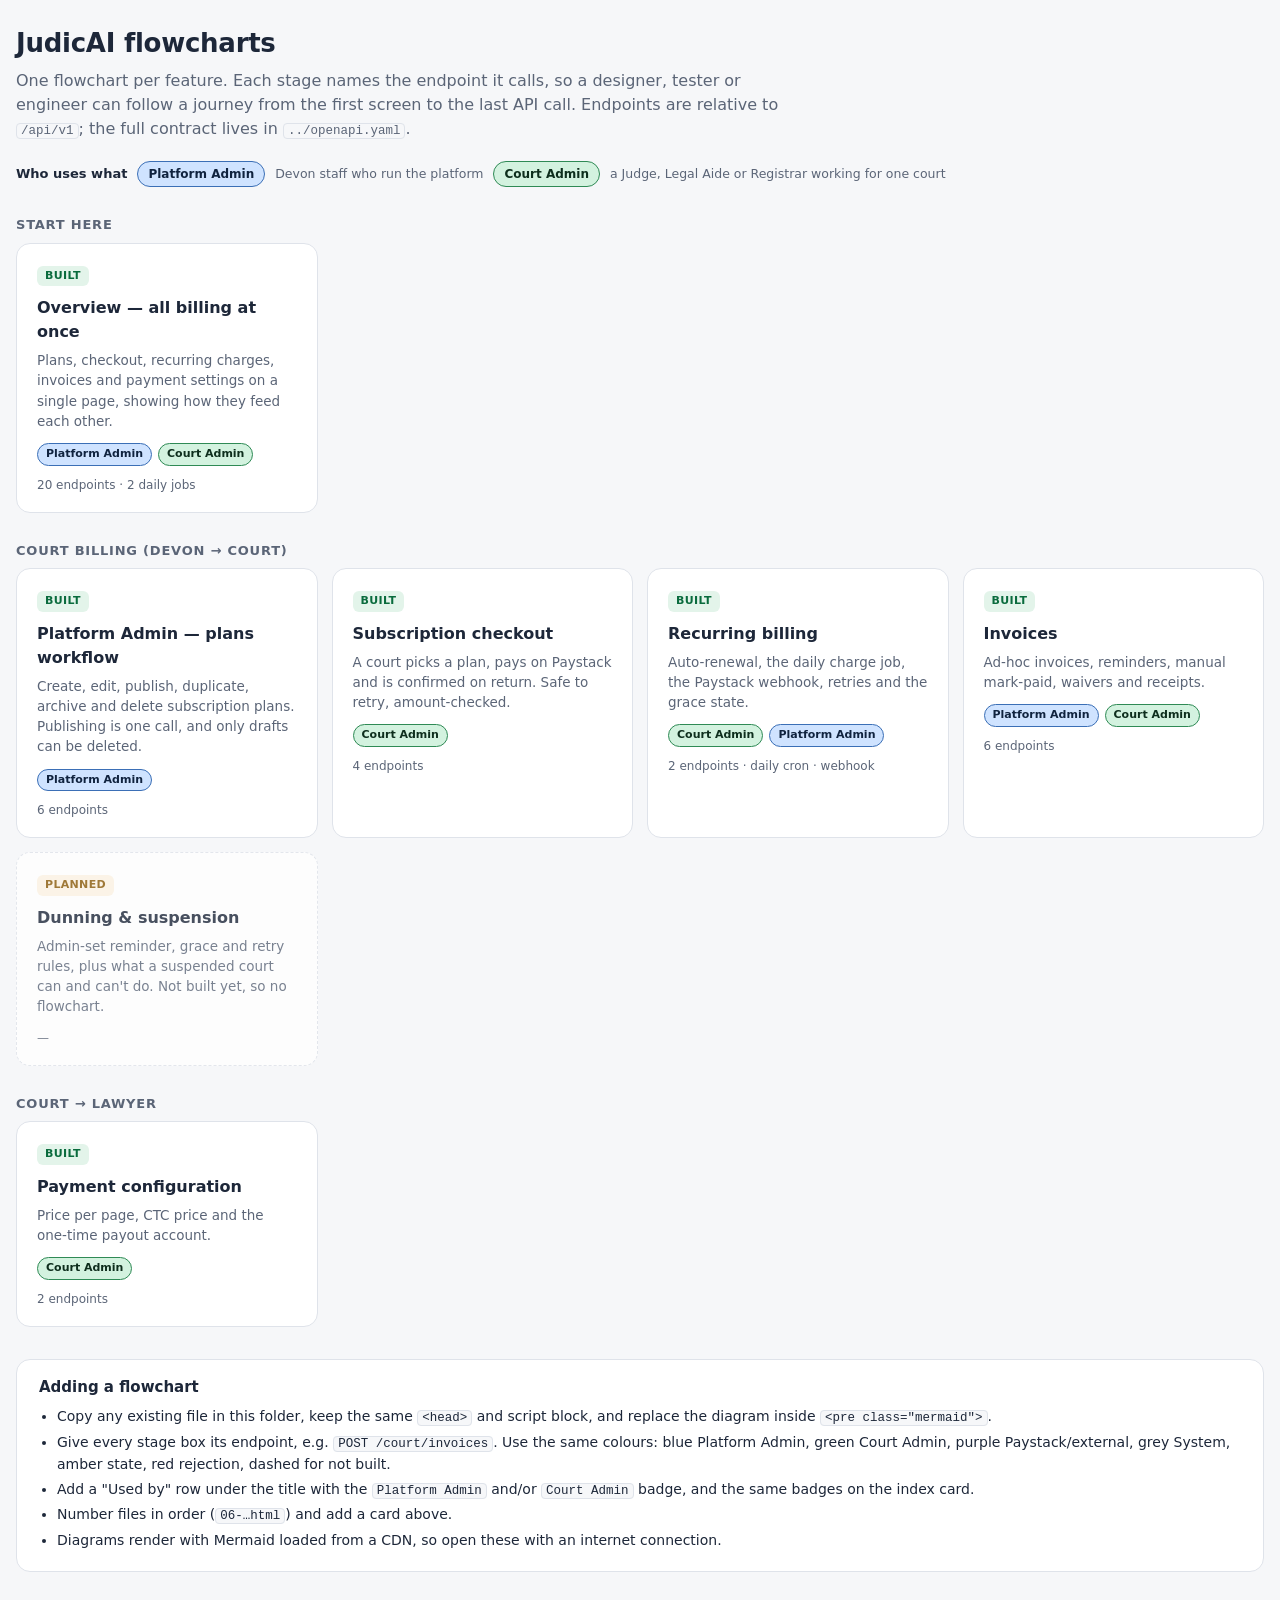
==== flow/index.html @ 50567f6a "doc(Feat): implemented and documented court subscription plan and flowchart" ====
<!DOCTYPE html>
<html lang="en">
<head>
<meta charset="utf-8">
<meta name="viewport" content="width=device-width, initial-scale=1">
<title>JudicAI Flowcharts</title>
<link rel="stylesheet" href="style.css">
</head>
<body>
<div class="wrap">
  <h1>JudicAI flowcharts</h1>
  <p class="sub">One flowchart per feature. Each stage names the endpoint it calls, so a designer, tester or engineer can follow a journey from the first screen to the last API call. Endpoints are relative to <code>/api/v1</code>; the full contract lives in <code>../openapi.yaml</code>.</p>

  <div class="audience" style="margin-top:4px"><span class="label">Who uses what</span> <span class="aud admin">Platform Admin</span><span class="aud-role">Devon staff who run the platform</span> <span class="aud court">Court Admin</span><span class="aud-role">a Judge, Legal Aide or Registrar working for one court</span></div>

  <h2 class="section-title">Start here</h2>
  <div class="grid">
    <a class="card" href="00-overview.html">
      <span class="chip built">BUILT</span>
      <h3>Overview — all billing at once</h3>
      <p>Plans, checkout, recurring charges, invoices and payment settings on a single page, showing how they feed each other.</p>
      <div class="aud-row"><span class="aud admin">Platform Admin</span><span class="aud court">Court Admin</span></div>
      <div class="meta">20 endpoints · 2 daily jobs</div>
    </a>
  </div>

  <h2 class="section-title">Court billing (Devon → Court)</h2>
  <div class="grid">
    <a class="card" href="platform-admin-plans-workflow.html">
      <span class="chip built">BUILT</span>
      <h3>Platform Admin — plans workflow</h3>
      <p>Create, edit, publish, duplicate, archive and delete subscription plans. Publishing is one call, and only drafts can be deleted.</p>
      <div class="aud-row"><span class="aud admin">Platform Admin</span></div>
      <div class="meta">6 endpoints</div>
    </a>
    <a class="card" href="02-checkout.html">
      <span class="chip built">BUILT</span>
      <h3>Subscription checkout</h3>
      <p>A court picks a plan, pays on Paystack and is confirmed on return. Safe to retry, amount-checked.</p>
      <div class="aud-row"><span class="aud court">Court Admin</span></div>
      <div class="meta">4 endpoints </div>
    </a>
    <a class="card" href="03-recurring.html">
      <span class="chip built">BUILT</span>
      <h3>Recurring billing</h3>
      <p>Auto-renewal, the daily charge job, the Paystack webhook, retries and the grace state.</p>
      <div class="aud-row"><span class="aud court">Court Admin</span><span class="aud admin">Platform Admin</span></div>
      <div class="meta">2 endpoints · daily cron · webhook</div>
    </a>
    <a class="card" href="04-invoices.html">
      <span class="chip built">BUILT</span>
      <h3>Invoices</h3>
      <p>Ad-hoc invoices, reminders, manual mark-paid, waivers and receipts.</p>
      <div class="aud-row"><span class="aud admin">Platform Admin</span><span class="aud court">Court Admin</span></div>
      <div class="meta">6 endpoints </div>
    </a>
    <div class="card planned">
      <span class="chip planned">PLANNED</span>
      <h3>Dunning &amp; suspension</h3>
      <p>Admin-set reminder, grace and retry rules, plus what a suspended court can and can't do. Not built yet, so no flowchart.</p>
      <div class="meta">—</div>
    </div>
  </div>

  <h2 class="section-title">Court → Lawyer</h2>
  <div class="grid">
    <a class="card" href="05-payment-config.html">
      <span class="chip built">BUILT</span>
      <h3>Payment configuration</h3>
      <p>Price per page, CTC price and the one-time payout account.</p>
      <div class="aud-row"><span class="aud court">Court Admin</span></div>
      <div class="meta">2 endpoints </div>
    </a>
  </div>

  <div class="notes" style="margin-top:32px">
    <h2>Adding a flowchart</h2>
    <ul>
      <li>Copy any existing file in this folder, keep the same <code>&lt;head&gt;</code> and script block, and replace the diagram inside <code>&lt;pre class="mermaid"&gt;</code>.</li>
      <li>Give every stage box its endpoint, e.g. <code>POST /court/invoices</code>. Use the same colours: blue Platform Admin, green Court Admin, purple Paystack/external, grey System, amber state, red rejection, dashed for not built.</li>
      <li>Add a "Used by" row under the title with the <code>Platform Admin</code> and/or <code>Court Admin</code> badge, and the same badges on the index card.</li>
      <li>Number files in order (<code>06-…html</code>) and add a card above.</li>
      <li>Diagrams render with Mermaid loaded from a CDN, so open these with an internet connection.</li>
    </ul>
  </div>
</div>
</body>
</html>
---- flow/style.css ----
:root {
  --bg: #f6f7f9;
  --surface: #ffffff;
  --text: #1d2739;
  --muted: #5b6577;
  --border: #dfe3ea;
  --accent: #0a6b3d;
  --chip-built: #e3f4ea;
  --chip-built-text: #0a6b3d;
  --chip-planned: #fdf3e3;
  --chip-planned-text: #8a5a08;
}

@media (prefers-color-scheme: dark) {
  :root:not([data-theme="light"]) {
    --bg: #12161d;
    --surface: #1b212b;
    --text: #e7ebf2;
    --muted: #9aa5b8;
    --border: #2b3340;
    --accent: #4cc38a;
    --chip-built: #16382a;
    --chip-built-text: #7fdcae;
    --chip-planned: #3a2e14;
    --chip-planned-text: #f0c36c;
  }
}

* { box-sizing: border-box; }

body {
  margin: 0;
  background: var(--bg);
  color: var(--text);
  font-family: ui-sans-serif, system-ui, -apple-system, "Segoe UI", sans-serif;
  line-height: 1.5;
}

.wrap { max-width: 1280px; margin: 0 auto; padding: 24px 16px 64px; }

.crumb { font-size: 13px; color: var(--muted); margin-bottom: 12px; }
.crumb a { color: var(--accent); text-decoration: none; }
.crumb a:hover { text-decoration: underline; }

h1 { font-size: 26px; margin: 0 0 6px; letter-spacing: -0.01em; }
.sub { color: var(--muted); margin: 0 0 20px; max-width: 78ch; }

.legend {
  display: flex; flex-wrap: wrap; gap: 8px 16px;
  font-size: 12.5px; color: var(--muted); margin-bottom: 16px;
}
.legend span { display: inline-flex; align-items: center; gap: 6px; }
.dot { width: 12px; height: 12px; border-radius: 3px; display: inline-block; border: 1px solid rgba(0,0,0,.15); }
.dot.admin { background: #cfe3ff; }
.dot.court { background: #d3f2df; }
.dot.paystack { background: #e5d9ff; }
.dot.system { background: #e6e8ec; }
.dot.state { background: #ffe9b8; }
.dot.err { background: #ffd5d5; }
.dot.todo { background: transparent; border-style: dashed; }

.canvas {
  background: var(--surface);
  border: 1px solid var(--border);
  border-radius: 14px;
  padding: 20px;
  overflow: auto;
}

.notes {
  margin-top: 20px;
  background: var(--surface);
  border: 1px solid var(--border);
  border-radius: 14px;
  padding: 16px 22px;
  font-size: 14px;
}
.notes h2 { font-size: 15px; margin: 0 0 8px; }
.notes ul { margin: 0; padding-left: 18px; }
.notes li { margin: 4px 0; }
.notes code, .sub code {
  font-family: ui-monospace, SFMono-Regular, Menlo, monospace;
  font-size: 12.5px;
  background: var(--bg);
  border: 1px solid var(--border);
  border-radius: 4px;
  padding: 0 4px;
}

/* index */
.grid {
  display: grid;
  gap: 14px;
  grid-template-columns: repeat(auto-fill, minmax(280px, 1fr));
  margin-top: 8px;
}
.card {
  display: block;
  background: var(--surface);
  border: 1px solid var(--border);
  border-radius: 14px;
  padding: 18px 20px;
  color: inherit;
  text-decoration: none;
}
a.card:hover { border-color: var(--accent); }
.card h3 { margin: 0 0 6px; font-size: 16px; }
.card p { margin: 0 0 12px; color: var(--muted); font-size: 13.5px; }
.card .meta { font-size: 12px; color: var(--muted); }
.card.planned { border-style: dashed; opacity: .8; }
.chip {
  display: inline-block; font-size: 11px; font-weight: 700; letter-spacing: .03em;
  padding: 2px 8px; border-radius: 6px; margin-bottom: 10px;
}
.chip.built { background: var(--chip-built); color: var(--chip-built-text); }
.chip.planned { background: var(--chip-planned); color: var(--chip-planned-text); }
.section-title { font-size: 13px; text-transform: uppercase; letter-spacing: .06em; color: var(--muted); margin: 28px 0 0; }

/* zoom toolbar */
.zoom { display: flex; align-items: center; gap: 6px; margin-bottom: 10px; font-size: 13px; color: var(--muted); }
.zoom button {
  font: inherit; color: var(--text); background: var(--surface);
  border: 1px solid var(--border); border-radius: 8px; padding: 4px 12px; cursor: pointer;
}
.zoom button:hover { border-color: var(--accent); }
.zoom .level { min-width: 44px; text-align: center; }

/* audience badges */
.audience { display: flex; flex-wrap: wrap; align-items: center; gap: 8px 10px; margin: 0 0 14px; font-size: 13px; color: var(--muted); }
.audience .label { font-weight: 600; color: var(--text); }
.aud { display: inline-block; font-size: 12px; font-weight: 700; padding: 3px 10px; border-radius: 999px; border: 1px solid transparent; }
.aud.admin { background: #cfe3ff; color: #10233f; border-color: #3b6fb6; }
.aud.court { background: #d3f2df; color: #0e2e1d; border-color: #2f8a55; }
.aud-role { font-size: 12.5px; }
.aud-row { display: flex; flex-wrap: wrap; gap: 6px; margin-bottom: 10px; }
.aud-row .aud { font-size: 11px; padding: 2px 8px; }
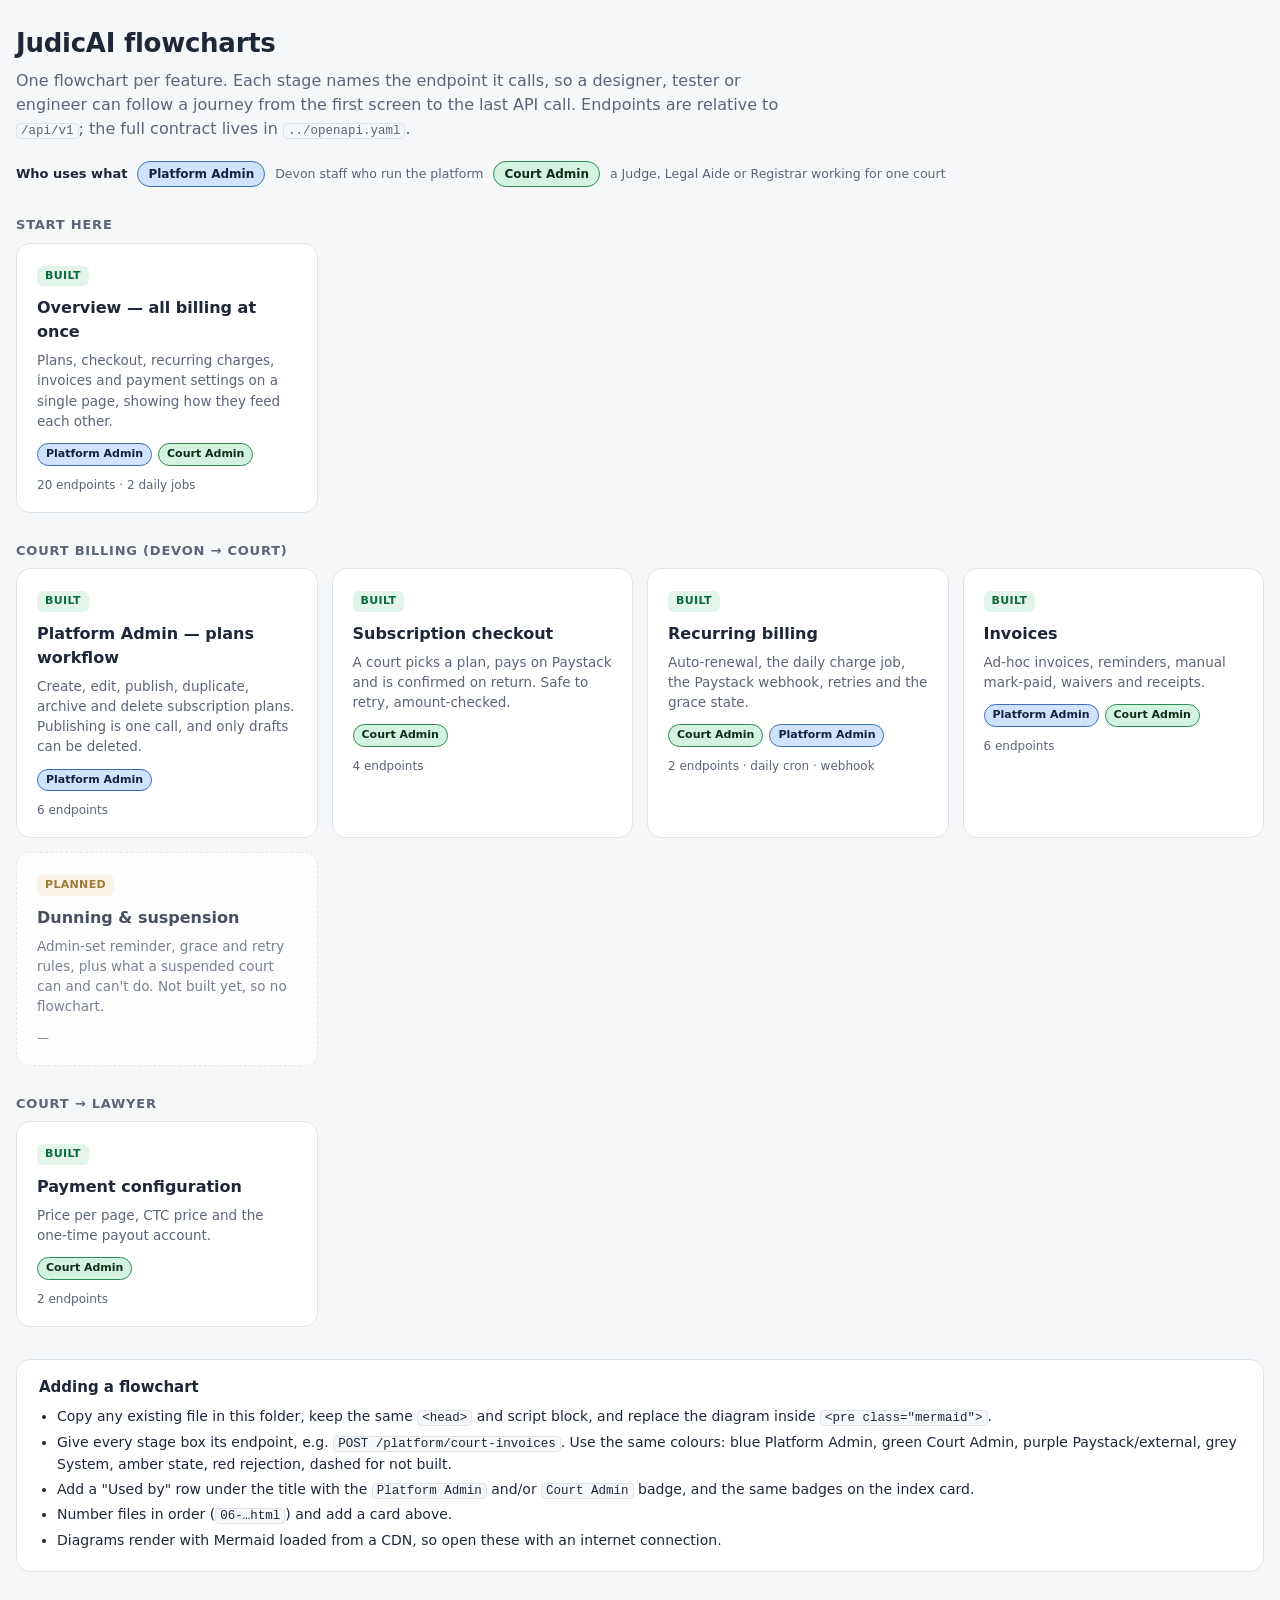
==== commit afd8a202: "doc(Feat): implemented and documented court subscription checkout" ====
--- a/flow/index.html
+++ b/flow/index.html
@@ -26,14 +26,14 @@
 
   <h2 class="section-title">Court billing (Devon → Court)</h2>
   <div class="grid">
-    <a class="card" href="platform-admin-plans-workflow.html">
+    <a class="card" href="01-platform-admin-plans-workflow.html">
       <span class="chip built">BUILT</span>
       <h3>Platform Admin — plans workflow</h3>
       <p>Create, edit, publish, duplicate, archive and delete subscription plans. Publishing is one call, and only drafts can be deleted.</p>
       <div class="aud-row"><span class="aud admin">Platform Admin</span></div>
       <div class="meta">6 endpoints</div>
     </a>
-    <a class="card" href="02-checkout.html">
+    <a class="card" href="02-court-checkout.html">
       <span class="chip built">BUILT</span>
       <h3>Subscription checkout</h3>
       <p>A court picks a plan, pays on Paystack and is confirmed on return. Safe to retry, amount-checked.</p>
@@ -77,7 +77,7 @@
     <h2>Adding a flowchart</h2>
     <ul>
       <li>Copy any existing file in this folder, keep the same <code>&lt;head&gt;</code> and script block, and replace the diagram inside <code>&lt;pre class="mermaid"&gt;</code>.</li>
-      <li>Give every stage box its endpoint, e.g. <code>POST /court/invoices</code>. Use the same colours: blue Platform Admin, green Court Admin, purple Paystack/external, grey System, amber state, red rejection, dashed for not built.</li>
+      <li>Give every stage box its endpoint, e.g. <code>POST /platform/court-invoices</code>. Use the same colours: blue Platform Admin, green Court Admin, purple Paystack/external, grey System, amber state, red rejection, dashed for not built.</li>
       <li>Add a "Used by" row under the title with the <code>Platform Admin</code> and/or <code>Court Admin</code> badge, and the same badges on the index card.</li>
       <li>Number files in order (<code>06-…html</code>) and add a card above.</li>
       <li>Diagrams render with Mermaid loaded from a CDN, so open these with an internet connection.</li>
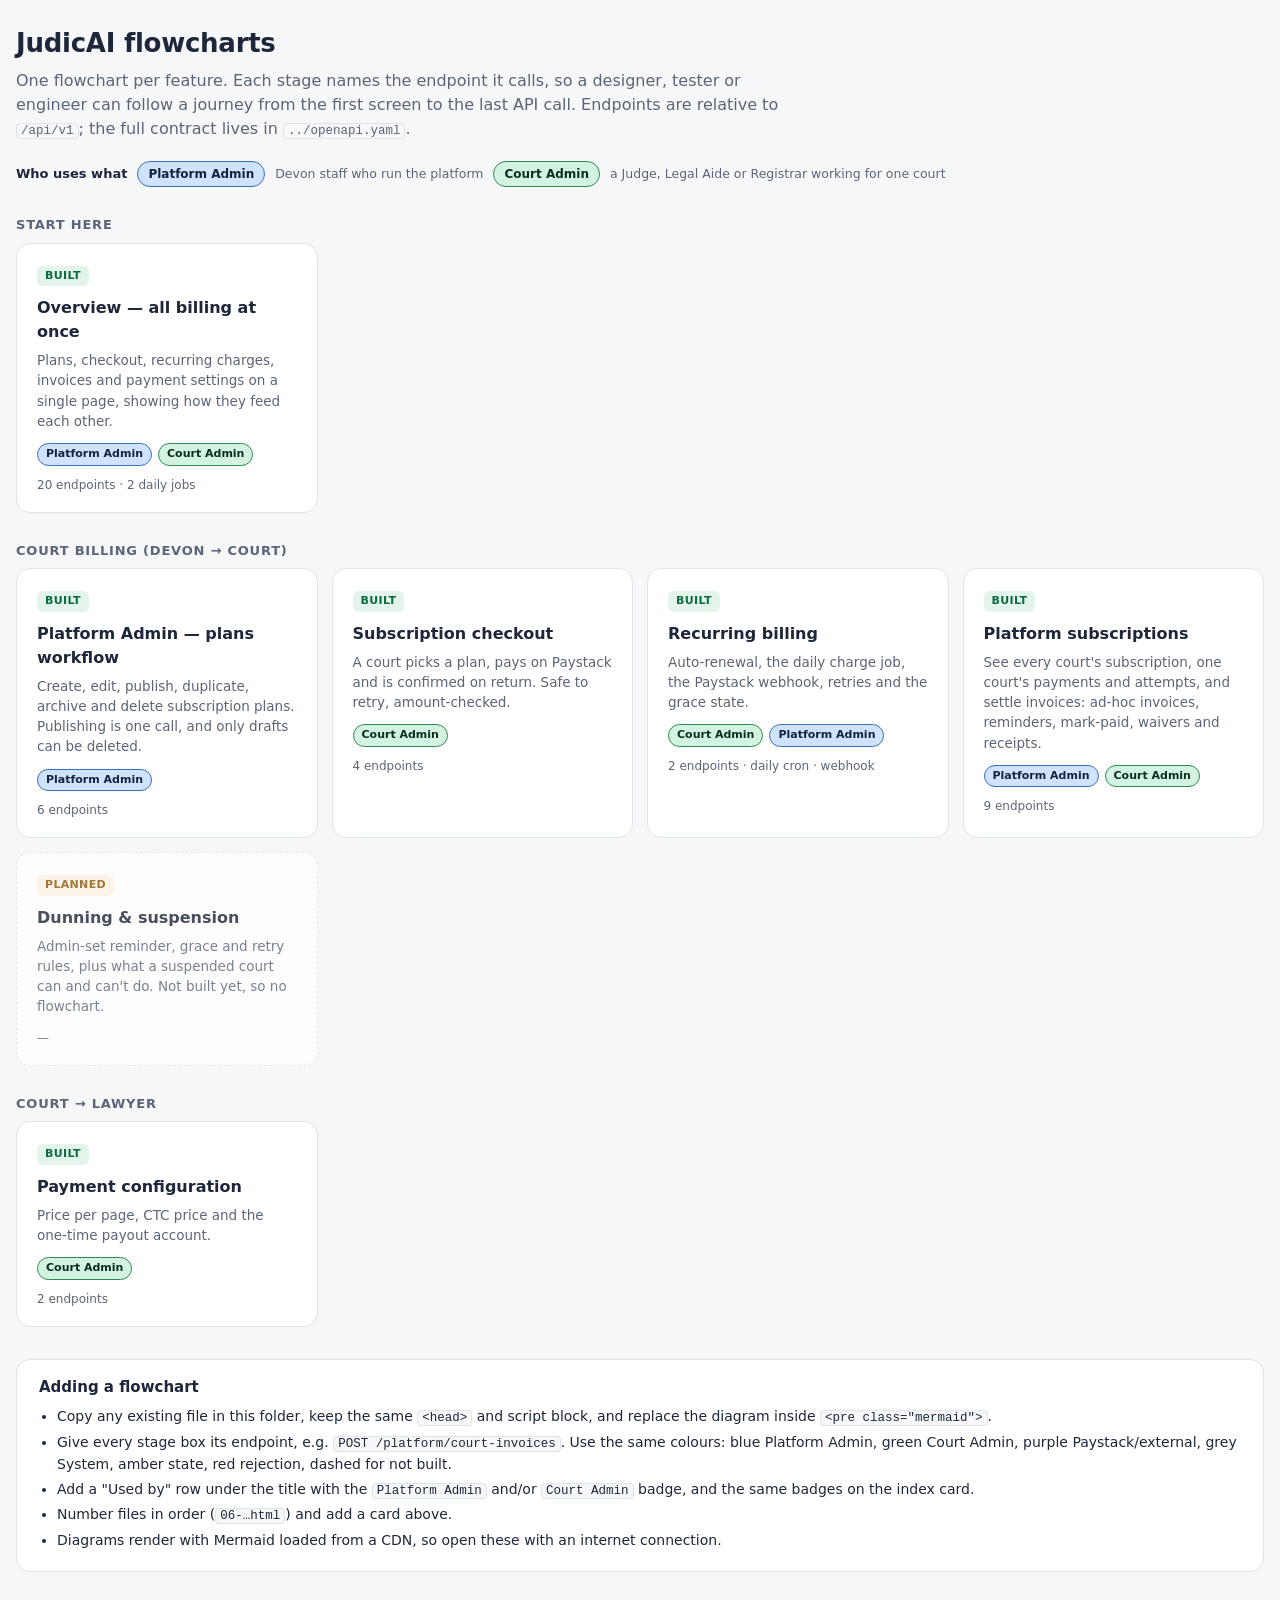
==== commit 8fe89b0b: "doc(Feat): document Platform Admin subscription views and the /platform path move Adds the three /pl" ====
--- a/flow/index.html
+++ b/flow/index.html
@@ -47,12 +47,12 @@
       <div class="aud-row"><span class="aud court">Court Admin</span><span class="aud admin">Platform Admin</span></div>
       <div class="meta">2 endpoints · daily cron · webhook</div>
     </a>
-    <a class="card" href="04-invoices.html">
+    <a class="card" href="04-platform-subscriptions.html">
       <span class="chip built">BUILT</span>
-      <h3>Invoices</h3>
-      <p>Ad-hoc invoices, reminders, manual mark-paid, waivers and receipts.</p>
+      <h3>Platform subscriptions</h3>
+      <p>See every court's subscription, one court's payments and attempts, and settle invoices: ad-hoc invoices, reminders, mark-paid, waivers and receipts.</p>
       <div class="aud-row"><span class="aud admin">Platform Admin</span><span class="aud court">Court Admin</span></div>
-      <div class="meta">6 endpoints </div>
+      <div class="meta">9 endpoints </div>
     </a>
     <div class="card planned">
       <span class="chip planned">PLANNED</span>
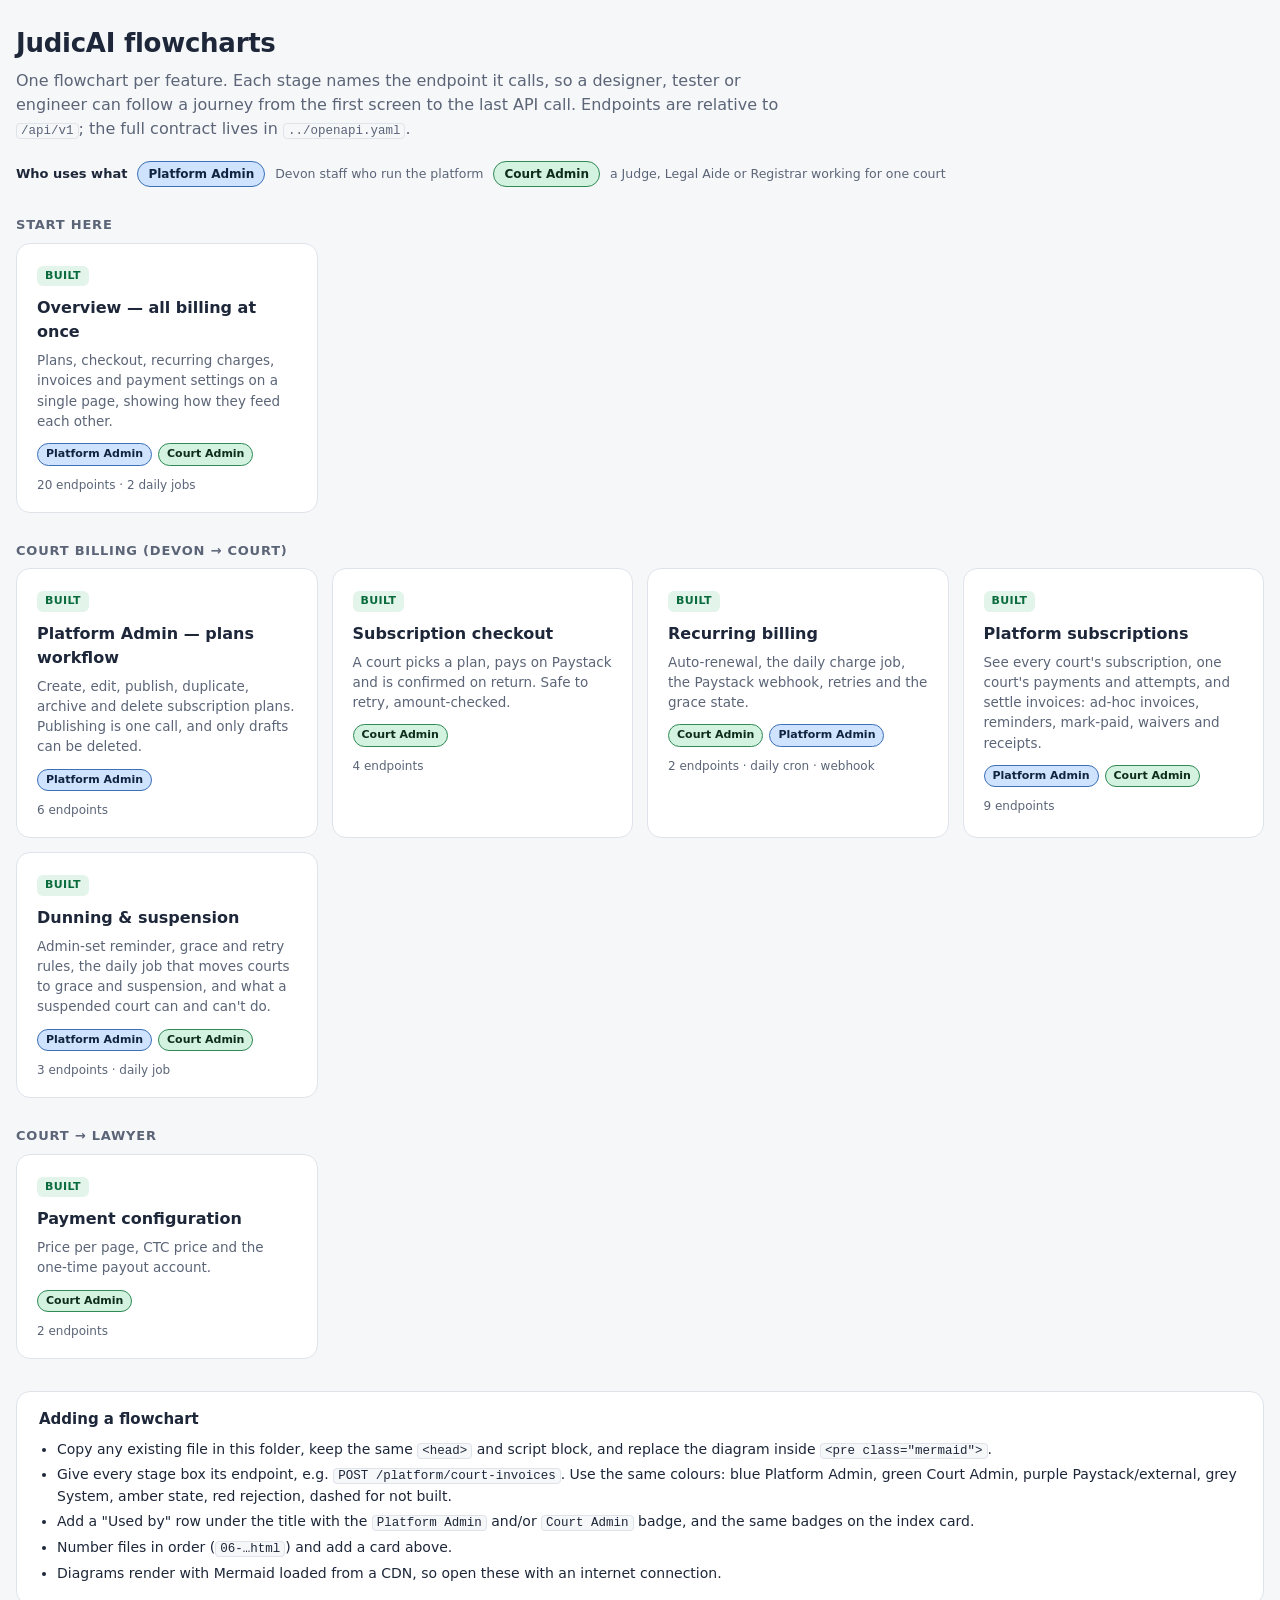
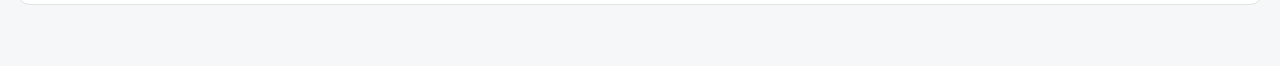
==== commit 6633962c: "doc(Feat): document dunning settings, grace and suspension (Workflow 5) Adds the dunning settings an" ====
--- a/flow/index.html
+++ b/flow/index.html
@@ -54,12 +54,13 @@
       <div class="aud-row"><span class="aud admin">Platform Admin</span><span class="aud court">Court Admin</span></div>
       <div class="meta">9 endpoints </div>
     </a>
-    <div class="card planned">
-      <span class="chip planned">PLANNED</span>
+    <a class="card" href="06-dunning-suspension.html">
+      <span class="chip built">BUILT</span>
       <h3>Dunning &amp; suspension</h3>
-      <p>Admin-set reminder, grace and retry rules, plus what a suspended court can and can't do. Not built yet, so no flowchart.</p>
-      <div class="meta">—</div>
-    </div>
+      <p>Admin-set reminder, grace and retry rules, the daily job that moves courts to grace and suspension, and what a suspended court can and can't do.</p>
+      <div class="aud-row"><span class="aud admin">Platform Admin</span><span class="aud court">Court Admin</span></div>
+      <div class="meta">3 endpoints · daily job</div>
+    </a>
   </div>
 
   <h2 class="section-title">Court → Lawyer</h2>
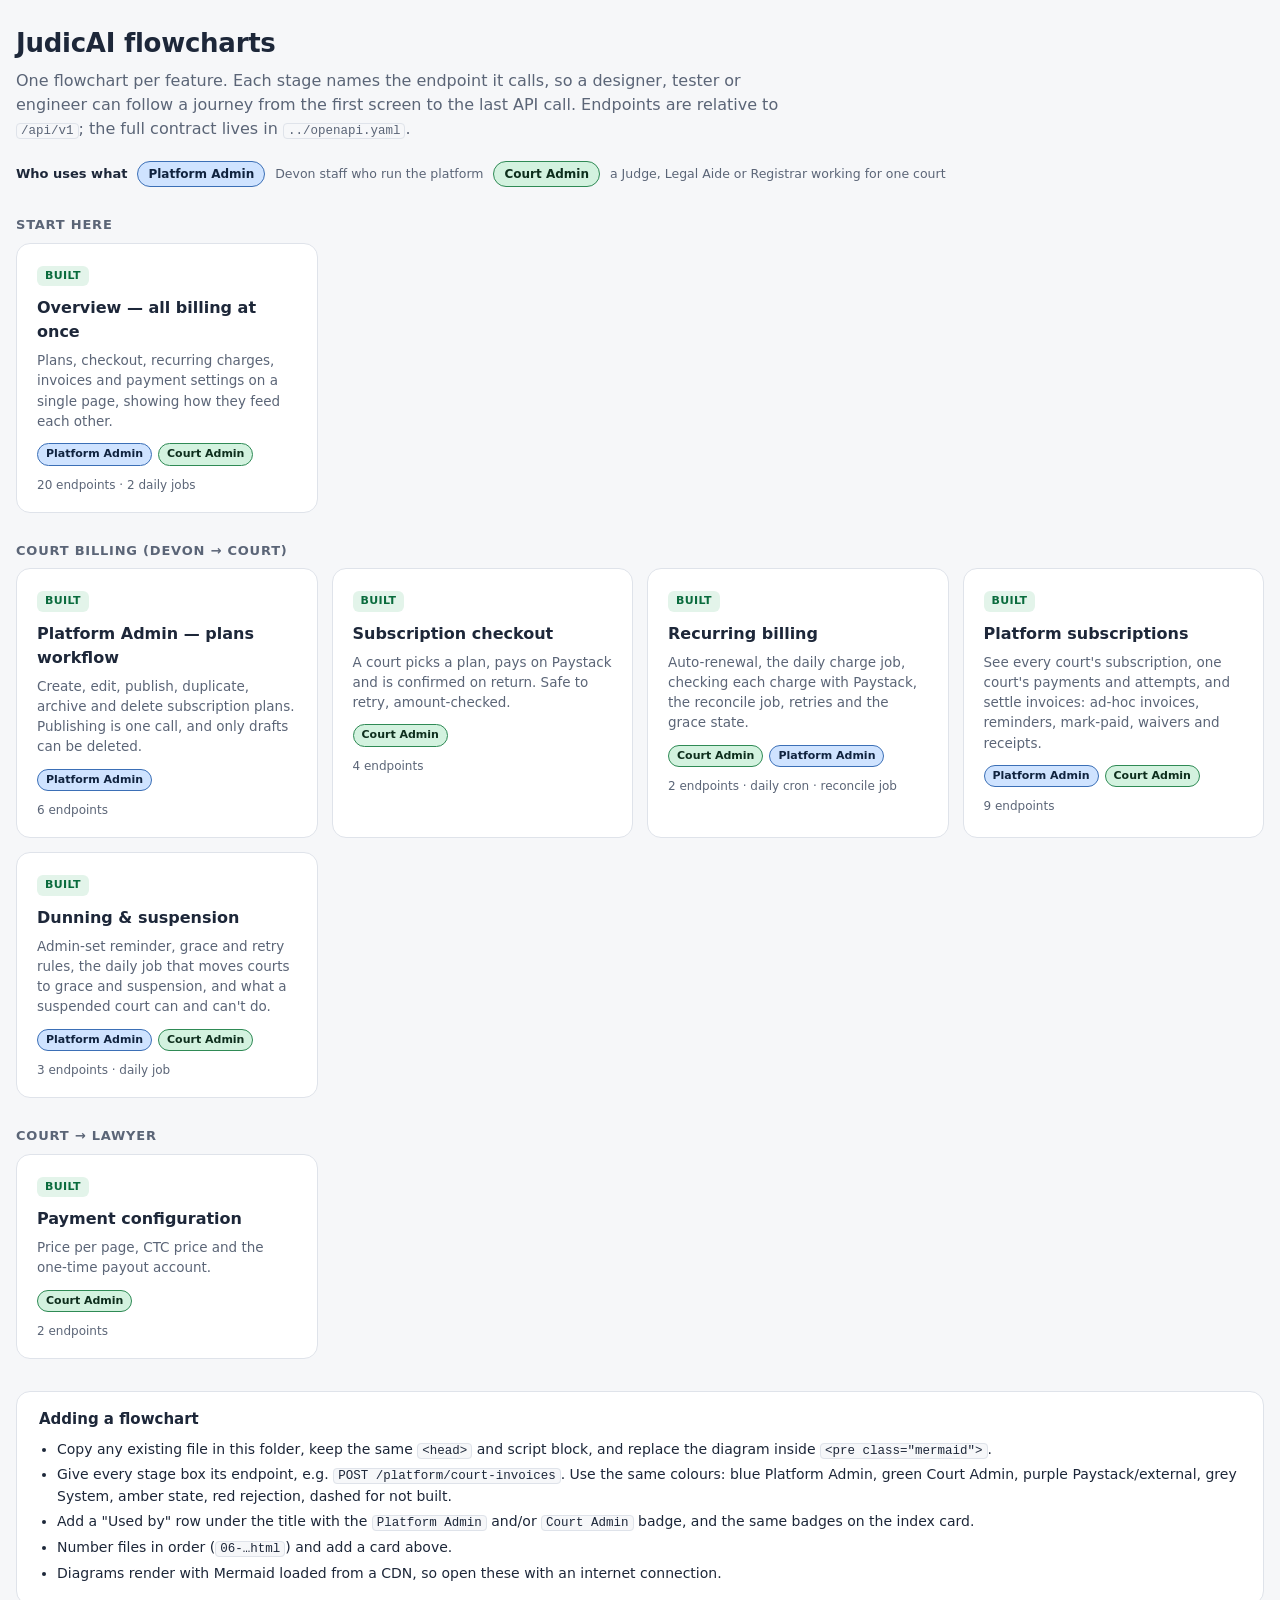
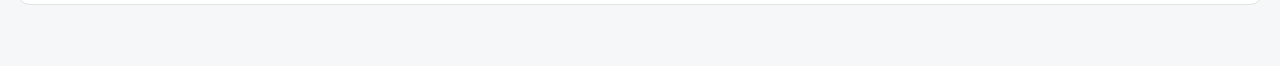
==== commit 80a15fc6: "doc(Feat): document Paystack confirmation by verify instead of webhook Removes the webhook endpoint " ====
--- a/flow/index.html
+++ b/flow/index.html
@@ -43,9 +43,9 @@
     <a class="card" href="03-recurring.html">
       <span class="chip built">BUILT</span>
       <h3>Recurring billing</h3>
-      <p>Auto-renewal, the daily charge job, the Paystack webhook, retries and the grace state.</p>
+      <p>Auto-renewal, the daily charge job, checking each charge with Paystack, the reconcile job, retries and the grace state.</p>
       <div class="aud-row"><span class="aud court">Court Admin</span><span class="aud admin">Platform Admin</span></div>
-      <div class="meta">2 endpoints · daily cron · webhook</div>
+      <div class="meta">2 endpoints · daily cron · reconcile job</div>
     </a>
     <a class="card" href="04-platform-subscriptions.html">
       <span class="chip built">BUILT</span>
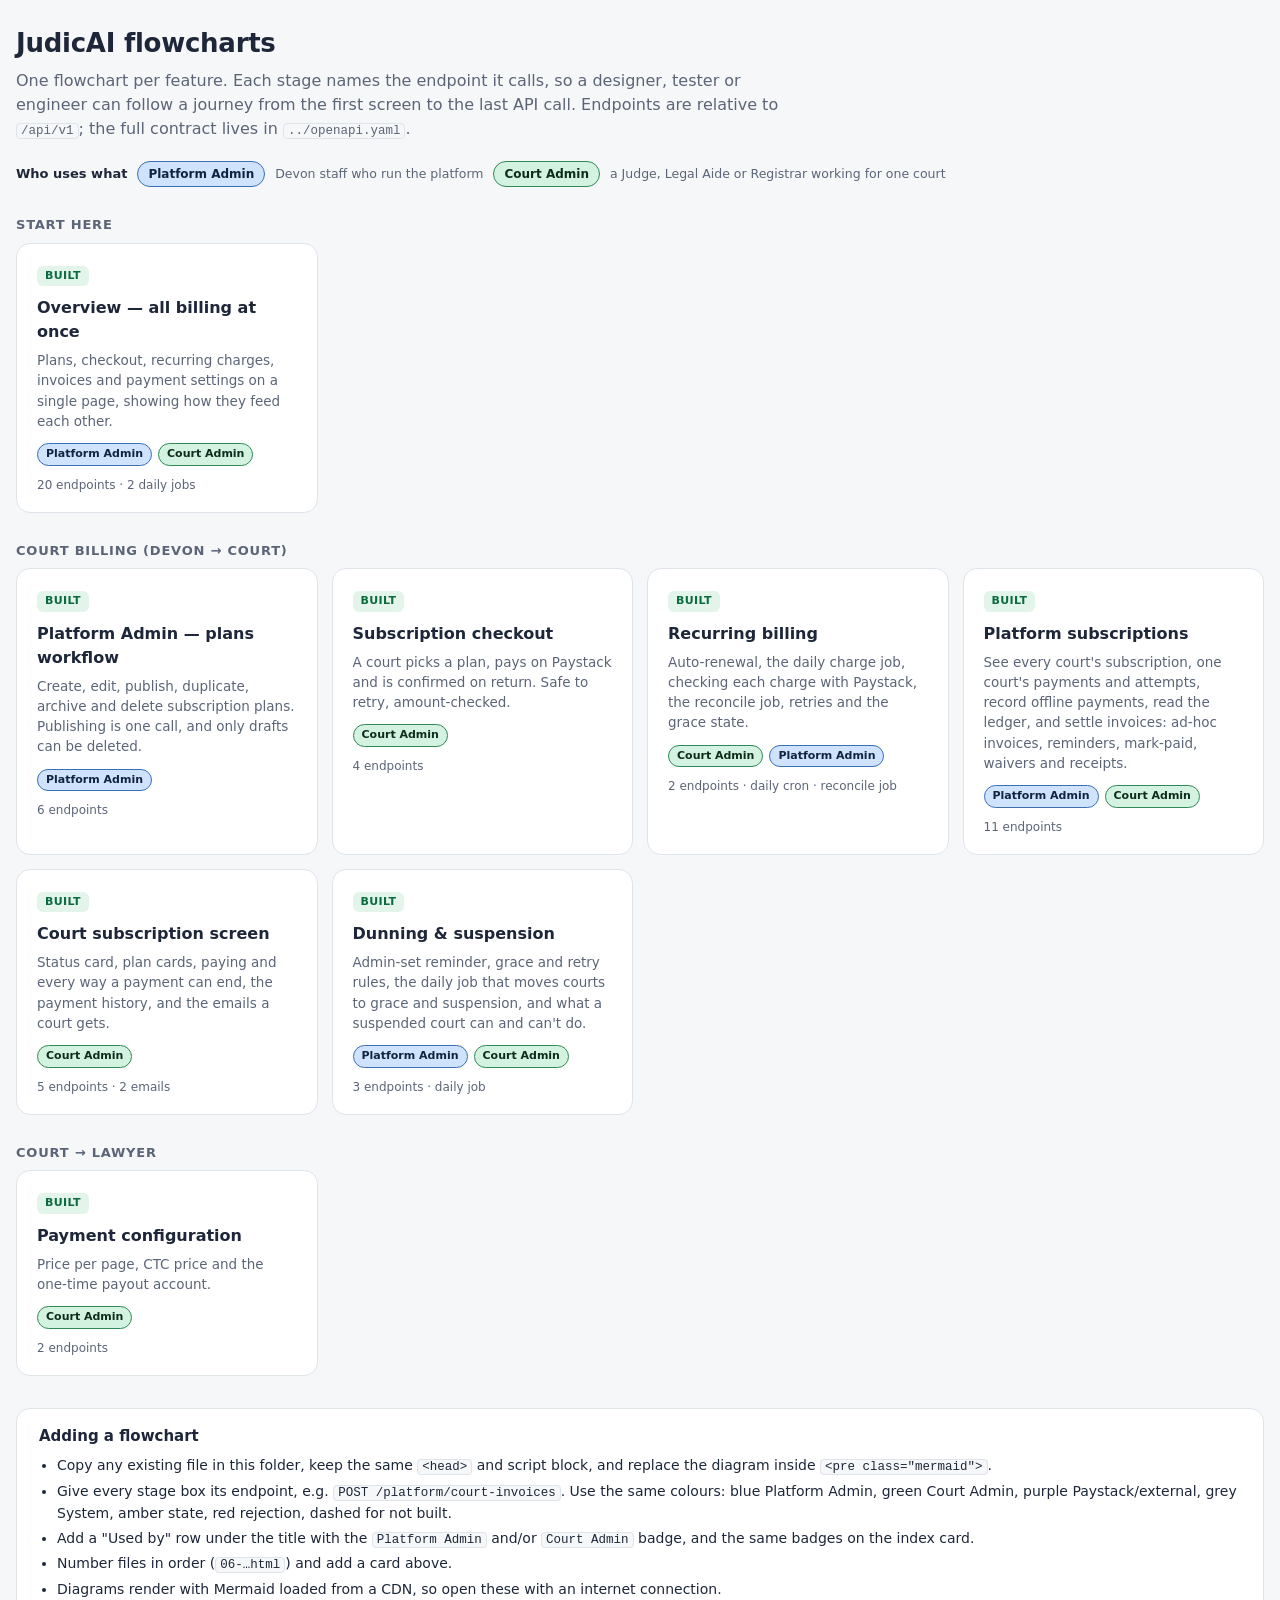
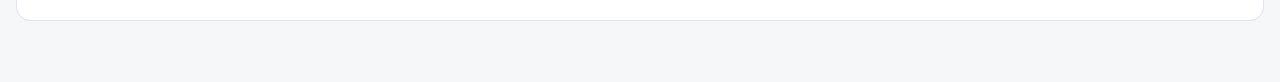
==== commit 260aa098: "doc(Feat): document the court subscription screen, offline payments and ledger Adds the new court an" ====
--- a/flow/index.html
+++ b/flow/index.html
@@ -50,9 +50,16 @@
     <a class="card" href="04-platform-subscriptions.html">
       <span class="chip built">BUILT</span>
       <h3>Platform subscriptions</h3>
-      <p>See every court's subscription, one court's payments and attempts, and settle invoices: ad-hoc invoices, reminders, mark-paid, waivers and receipts.</p>
+      <p>See every court's subscription, one court's payments and attempts, record offline payments, read the ledger, and settle invoices: ad-hoc invoices, reminders, mark-paid, waivers and receipts.</p>
       <div class="aud-row"><span class="aud admin">Platform Admin</span><span class="aud court">Court Admin</span></div>
-      <div class="meta">9 endpoints </div>
+      <div class="meta">11 endpoints </div>
+    </a>
+    <a class="card" href="07-court-subscription-screen.html">
+      <span class="chip built">BUILT</span>
+      <h3>Court subscription screen</h3>
+      <p>Status card, plan cards, paying and every way a payment can end, the payment history, and the emails a court gets.</p>
+      <div class="aud-row"><span class="aud court">Court Admin</span></div>
+      <div class="meta">5 endpoints · 2 emails</div>
     </a>
     <a class="card" href="06-dunning-suspension.html">
       <span class="chip built">BUILT</span>
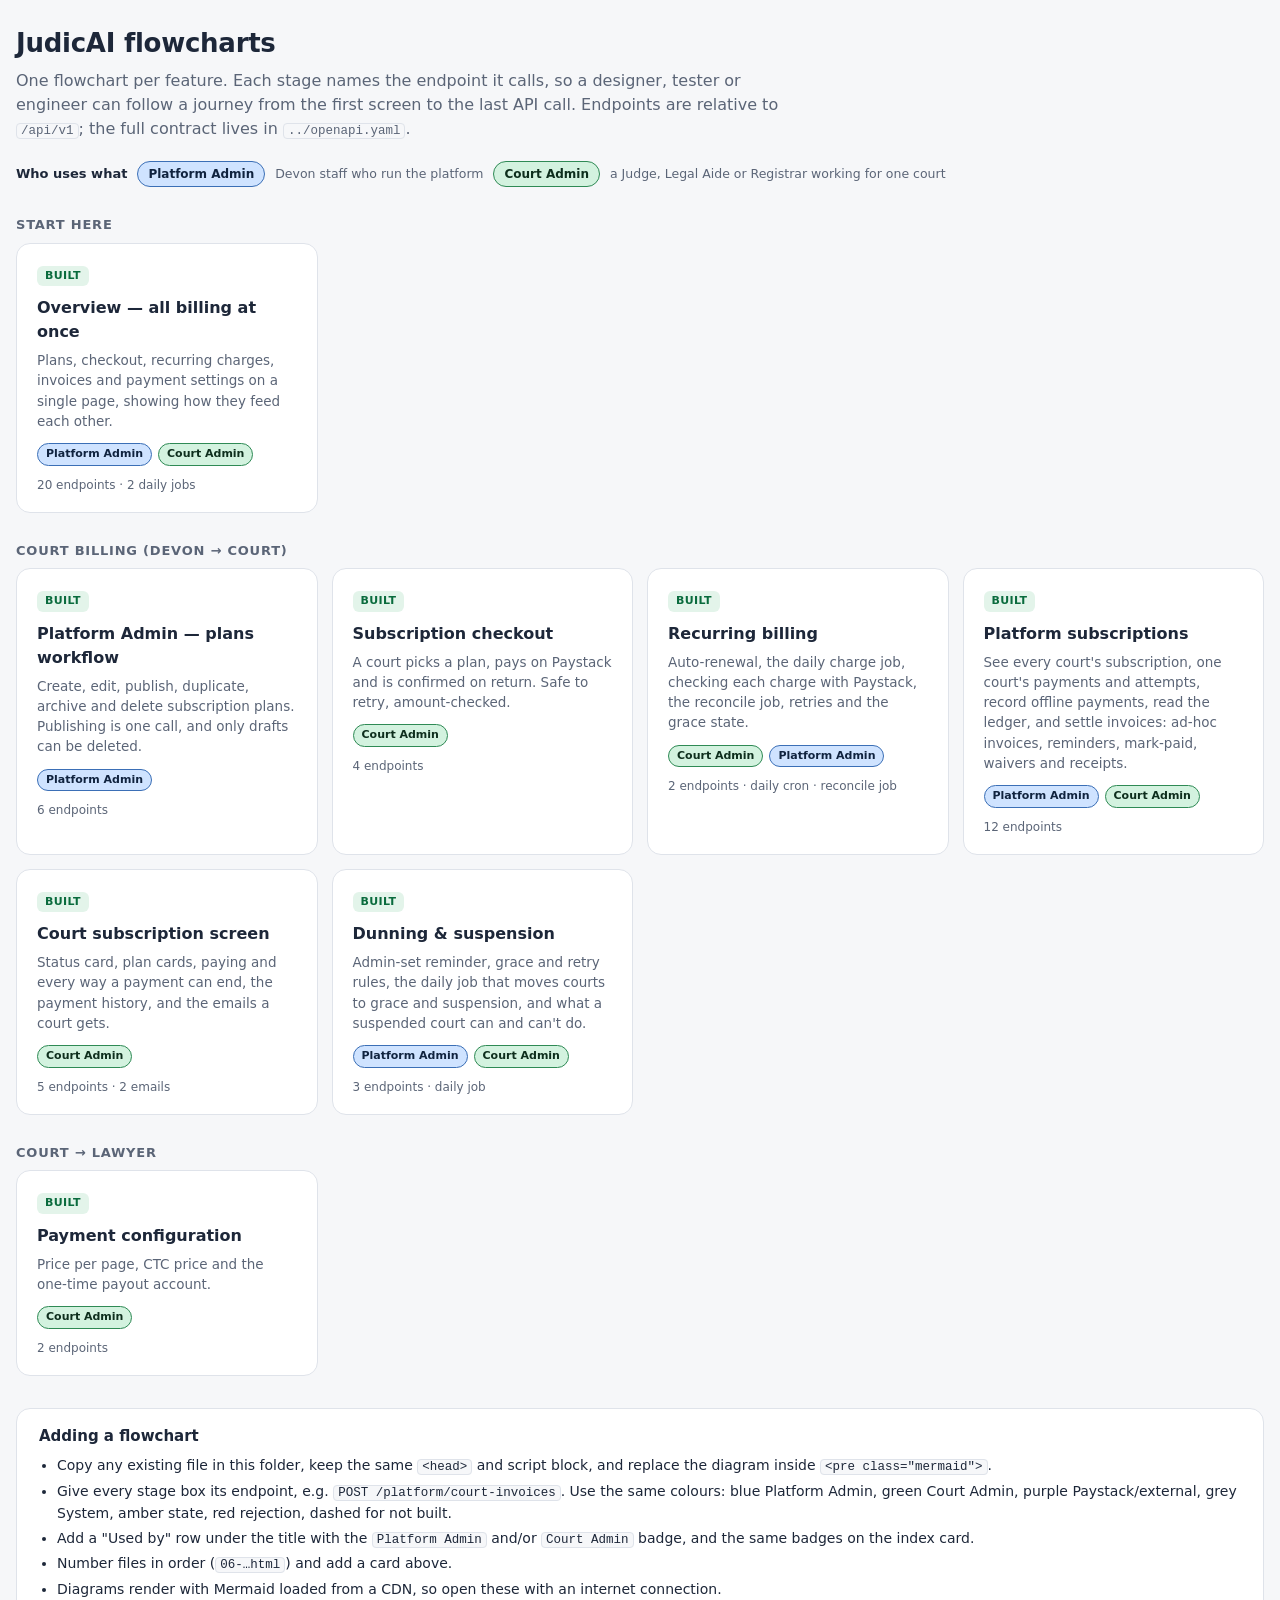
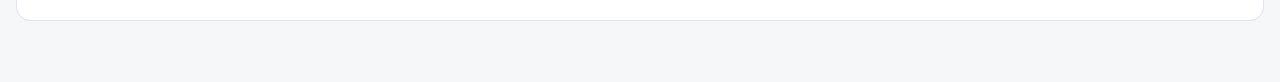
==== commit 09dc6149: "doc(Feat): document the invoice list, Judge reminders and safe errors; reply to frontend Adds GET /p" ====
--- a/flow/index.html
+++ b/flow/index.html
@@ -52,7 +52,7 @@
       <h3>Platform subscriptions</h3>
       <p>See every court's subscription, one court's payments and attempts, record offline payments, read the ledger, and settle invoices: ad-hoc invoices, reminders, mark-paid, waivers and receipts.</p>
       <div class="aud-row"><span class="aud admin">Platform Admin</span><span class="aud court">Court Admin</span></div>
-      <div class="meta">11 endpoints </div>
+      <div class="meta">12 endpoints </div>
     </a>
     <a class="card" href="07-court-subscription-screen.html">
       <span class="chip built">BUILT</span>
